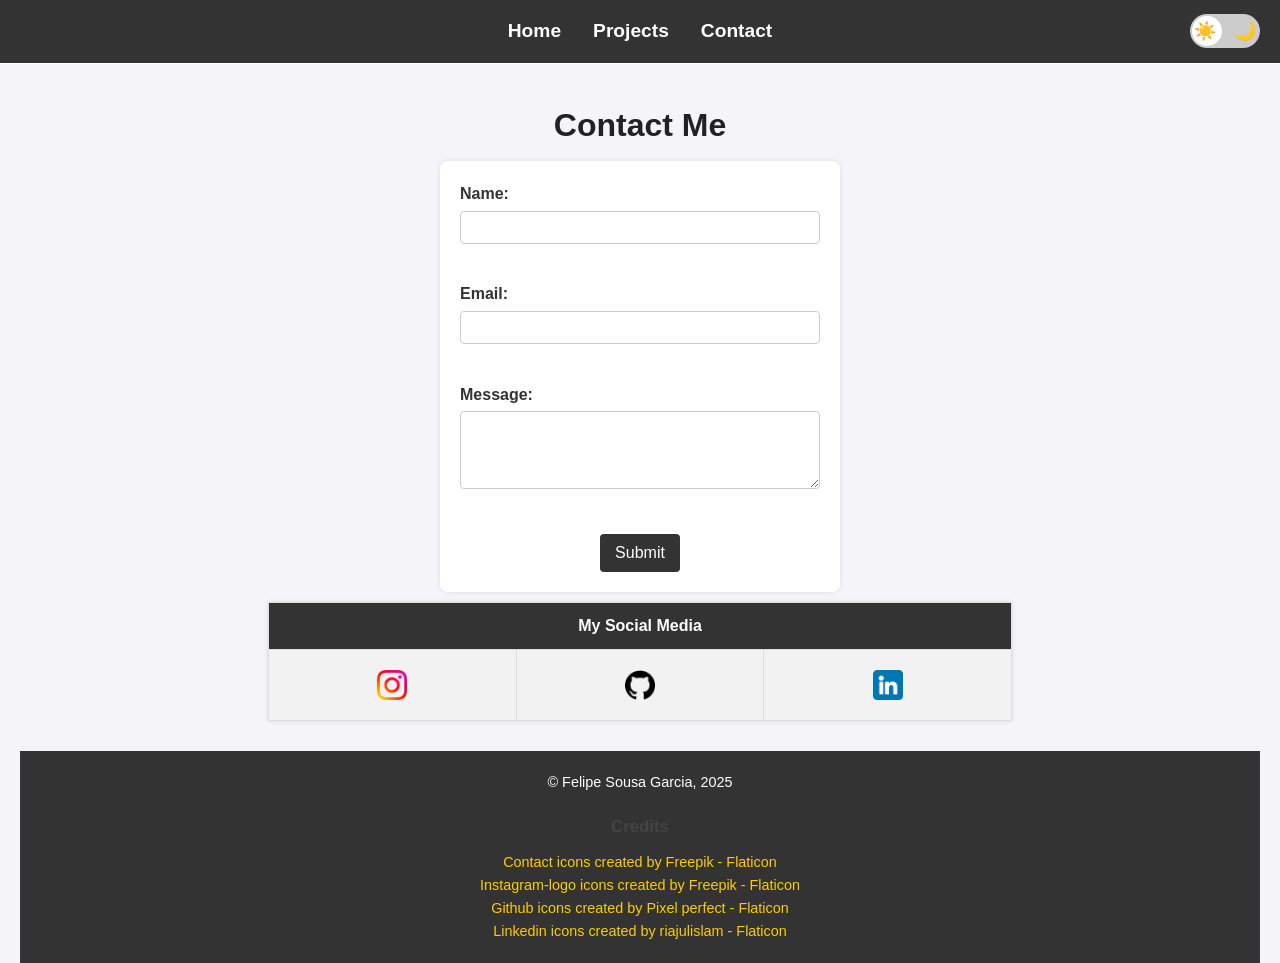
==== contact.html @ d681a20c "Initial upload" ====
<!DOCTYPE html>
<html lang="en">
<head>
    <meta charset="UTF-8">
    <meta name="viewport" content="width=device-width, initial-scale=1">
    <title>Contact Me</title>
    <link rel="icon" type="image/png" href="../images/contact.png">
    <link rel="stylesheet" href="../css/style.css">
</head>
<body>
      <!-- Navigation Bar -->
  <header>
    <nav>
      <div class="nav-links">
        <a href="index.html">Home</a>
        <a href="projects.html">Projects</a>
        <a href="contact.html">Contact</a>
      </div>
      <!-- Slide toggle -->
      <div class="theme-switch-wrapper">
        <input type="checkbox" id="theme-toggle" />
        <label for="theme-toggle" class="theme-switch">
          <span class="sun">☀️</span>
          <span class="moon">🌙</span>
          <span class="slider"></span>
        </label>
       </div>
    </nav>
  </header>
        <h1>Contact Me</h1>
    <form action="https://formspree.io/f/xeoyzrko" method="post">
        <label for="name">Name:</label><br>
        <input type="text" id="name" name="name" required><br><br>
        
        <label for="email">Email:</label><br>
        <input type="email" id="email" name="email" required><br><br>
        
        <label for="message">Message:</label><br>
        <textarea id="message" name="message" rows="4" cols="50" required></textarea><br><br>
        
        <input type="submit" value="Submit">
    </form> 
    <table>
        <tr>
            <th colspan="3">My Social Media</th>
        </tr>
        <tr>
            <td><a href="https://www.instagram.com/_felipegarcia_/" target="_blank"><img src="../images/instagram.png" alt="instagram icon" width="30"></a></td>
            <td><a href="https://github.com/gxrciafelipe" target="_blank"><img src="../images/github.png" alt="github icon" width="30"></a></td>
            <td><a href="https://www.linkedin.com/in/felipe-garcia-171684216/" target="_blank"><img src="../images/linkedin.png" alt="linkedin icon" width="30"></a></td>
        </tr>
    </table>
    <script src="../js/script.js"></script>
</body>
<footer>
    <p>&copy; Felipe Sousa Garcia, 2025</p>
    <h3>Credits</h3>
    <a href="https://www.flaticon.com/free-icons/contact" title="contact icons">Contact icons created by Freepik - Flaticon</a><br>
    <a href="https://www.flaticon.com/free-icons/instagram-logo" title="instagram-logo icons">Instagram-logo icons created by Freepik - Flaticon</a><br>
    <a href="https://www.flaticon.com/free-icons/github" title="github icons">Github icons created by Pixel perfect - Flaticon</a><br>
    <a href="https://www.flaticon.com/free-icons/linkedin" title="linkedin icons">Linkedin icons created by riajulislam - Flaticon</a>
</footer>
</html>
---- css/style.css ----
/* ========== GLOBAL STYLES ========== */
* {
  box-sizing: border-box;
  margin: 0;
  padding: 0;
}

body {
  font-family: Arial, Helvetica, sans-serif;
  font-size: 16px;
  line-height: 1.6;
  background-color: #f4f4f9;
  color: #333;
  margin: 0;
  padding: 0 20px;
  padding-top: 80px; /* to avoid content being hidden under fixed header */
}

p{
    margin-bottom: 10px;
    text-align: center;
}

p:hover{
    color: orange;
}

/* ========== HEADINGS ========== */
h1, h2, h3, h4, title {
  color: #222;
  margin-bottom: 10px;
  text-align: center;
}

.left-align {
  text-align: left;
}

h1 {
  font-size: 2em;
  margin-top: 20px;
}

h3 {
  color: #444;
}

/* ========== NAVIGATION BAR ========== */
header {
  position: fixed;      /* Fixes it at the top of the page */
  top: 0;               /* Align to the top */
  left: 0;              /* Start at the left edge */
  width: 100%;          /* Stretch across the full page width */
  z-index: 1000;        /* Ensures it stays above other content */
  background-color: #333; /* Keep your existing background */
  color: white;
  padding: 16px 0;
  border-bottom: 1px solid #fff; /* optional: add a bottom border for style */
  margin-bottom: 20px;
}

nav {
  display: flex;
  align-items: center;
  justify-content: center;  /* center the nav-links in the page */
  position: relative;       /* needed for absolute positioning of button */
  font-size: 1.2em;
  padding: 0 20px;
}

.nav-links {
  display: flex;
  gap: 32px;           /* space between Home and Contact */
}

nav a {
  color: #fff;
  text-decoration: none;
  font-weight: bold;
  transition: color 0.3s ease;
}

nav a:hover,
nav a:focus {
  color: #ffcc00;
  text-decoration: underline;
}

/* ========== DARK MODE SLIDE TOGGLE ========== */

/* Wrapper positions the toggle at the right */
.theme-switch-wrapper {
  position: absolute;
  right: 20px;
  display: flex;
  align-items: center;
}

.theme-switch-wrapper input[type="checkbox"] {
  opacity: 0;
  position: absolute;
  width: 0;
  height: 0;
  /* This keeps it in the DOM so the keyboard can tab to it */
}
/* Add a focus ring so the user knows when they have tabbed to the switch */
.theme-switch-wrapper input:focus + .theme-switch {
  box-shadow: 0 0 4px 2px #ffcc00; /* Shows a yellow glow when selected via keyboard */
}

/* Slider label container */
.theme-switch {
  position: relative;
  width: 70px;
  height: 34px;
  border-radius: 17px;
  background-color: #ccc;
  cursor: pointer;
  display: flex;
  align-items: center;
  justify-content: space-between;
  padding: 0 4px;
  box-sizing: border-box;
}

/* The circle that moves */
.theme-switch .slider {
  position: absolute;
  top: 2px;
  left: 2px;
  width: 30px;
  height: 30px;
  background-color: #fff;
  border-radius: 50%;
  transition: transform 0.3s ease, background-color 0.3s ease;
  z-index: 2;
}

/* Sun and moon icons */
.theme-switch .sun,
.theme-switch .moon {
  font-size: 18px;
  line-height: 34px;
  z-index: 3;
  pointer-events: none;
}

/* Slide the circle when checked */
.theme-switch-wrapper input:checked + .theme-switch .slider {
  transform: translateX(36px);
}

/* Change background of the label when checked */
.theme-switch-wrapper input:checked + .theme-switch {
  background-color: #444;
}

/* ========== SECTIONS & CONTENT ========== */
section, ul, p, table, form {
  margin-bottom: 20px;
}

/* ========== LISTS ========== */
ul {
  list-style-type: square;
  padding-left: 40px;
}

ul li {
  margin-bottom: 6px;
}

ul li:hover{
    color:rgb(49, 185, 209)
}

/* ========== TABLE STYLING ========== */
table {
  border-collapse: collapse;
  margin: 10px auto;
  width: 60%;
  background-color: #fff;
  box-shadow: 0 0 5px rgba(0,0,0,0.1);
}

th, td {
  border: 1px solid #ddd;
  text-align: center;
  padding: 10px;
}

th {
  background-color: #333;
  color: white;
}

th:hover{
    color: orange;
}

tr:nth-child(even) {
  background-color: #f2f2f2;
}

/* ========== IMAGES ========== */
img {
  max-width: 100%;
  height: auto;
  display: block;
  margin: 10px auto;
}

/* ========== FORM STYLING ========== */
form {
  max-width: 400px;
  margin: 0 auto;
  background: #fff;
  padding: 20px;
  border-radius: 8px;
  box-shadow: 0 0 5px rgba(0,0,0,0.1);
}

label {
  font-weight: bold;
}

input[type="text"],
input[type="email"],
textarea {
  width: 100%;
  padding: 8px;
  margin-top: 4px;
  margin-bottom: 12px;
  border: 1px solid #ccc;
  border-radius: 4px;
}

input[type="submit"] {
  background-color: #333;
  color: white;
  border: none;
  padding: 10px 15px;
  cursor: pointer;
  border-radius: 4px;
  font-size: 1em;
  transition: background-color 0.3s ease;
  display: block;
  margin: 0 auto;
}

input[type="submit"]:hover {
  background-color: #555;
}

/* ========== FOOTER ========== */
footer {
  text-align: center;
  margin-top: 30px;
  padding: 20px 0;
  background-color: #333;
  color: #fff;
  font-size: 0.9em;
}

footer a {
  color: #ffcc00;
  text-decoration: none;
}

footer a:hover {
  text-decoration: underline;
}

/* ========== DARK MODE STYLES ========== */
body.dark-mode h2,
body.dark-mode h3 {
  color:#ffcc00;
}

body.dark-mode h1,
body.dark-mode h4,
body.dark-mode title {
  color: #ffffff; 
}

body.dark-mode {
  background-color: #121212;
  color: #f4f4f4;
}

body.dark-mode header,
body.dark-mode footer {
  background-color: #1f1f1f;
}

body.dark-mode nav a {
  color: #ffcc00;
}

body.dark-mode form {
  background-color: #2a2a2a;
  color: #fff;
  border: 1px solid #444;
}

body.dark-mode table {
  background-color: #2a2a2a;
  color: #f4f4f4;
}

body.dark-mode header {
  border: 1px solid #fff; /* white border in dark mode */
  border-radius: 6px;     /* optional: rounded corners */
}

/* ========== IMAGE ZOOM & BLUR EFFECT ========== */

/* The invisible overlay */
#blur-overlay {
  position: fixed;
  top: 0;
  left: 0;
  width: 100%;
  height: 100%;
  background-color: rgba(0, 0, 0, 0.4); 
  backdrop-filter: blur(5px);           
  z-index: 9998;                        
  opacity: 0;                           
  pointer-events: none;                 
  transition: opacity 0.3s ease;
}

/* When active, show the overlay */
body.dimmed #blur-overlay {
  opacity: 1;
}

/* The Profile Picture */
#profile-pic {
  transition: transform 0.3s ease;
  position: relative; 
  cursor: pointer;
  z-index: 1; /* Default z-index */
}

/* The Zoomed State */
#profile-pic.zoomed {
  transform: scale(1.7); 
  z-index: 9999;         /* Must be higher than the overlay (9998) */
  border-radius: 10px;
  box-shadow: 0 10px 20px rgba(0,0,0,0.5); 
}

/* ========== PROJECTS PAGE STYLES ========== */
.project-card {
  background: #fff;
  border: 1px solid #ddd;
  padding: 20px;
  border-radius: 8px;
  margin-bottom: 20px;
  box-shadow: 0 2px 5px rgba(0,0,0,0.05);
  transition: transform 0.2s ease;
}

.project-card:hover {
  transform: translateY(-5px); /* Slight lift on hover */
}

.project-card h2 {
  text-align: left;
  margin-top: 0;
}

.project-links a {
  display: inline-block;
  margin-right: 15px;
  padding: 8px 12px;
  background-color: #333;
  color: #fff;
  text-decoration: none;
  border-radius: 4px;
  font-size: 0.9em;
}

.project-links a:hover {
  background-color: orange;
  color: #fff;
}

/* Dark mode adjustments for project cards */
body.dark-mode .project-card {
  background-color: #2a2a2a;
  border-color: #444;
}

@media (max-width: 600px) {
  table {
    width: 90%; /* Take up more space on small screens */
  }
}
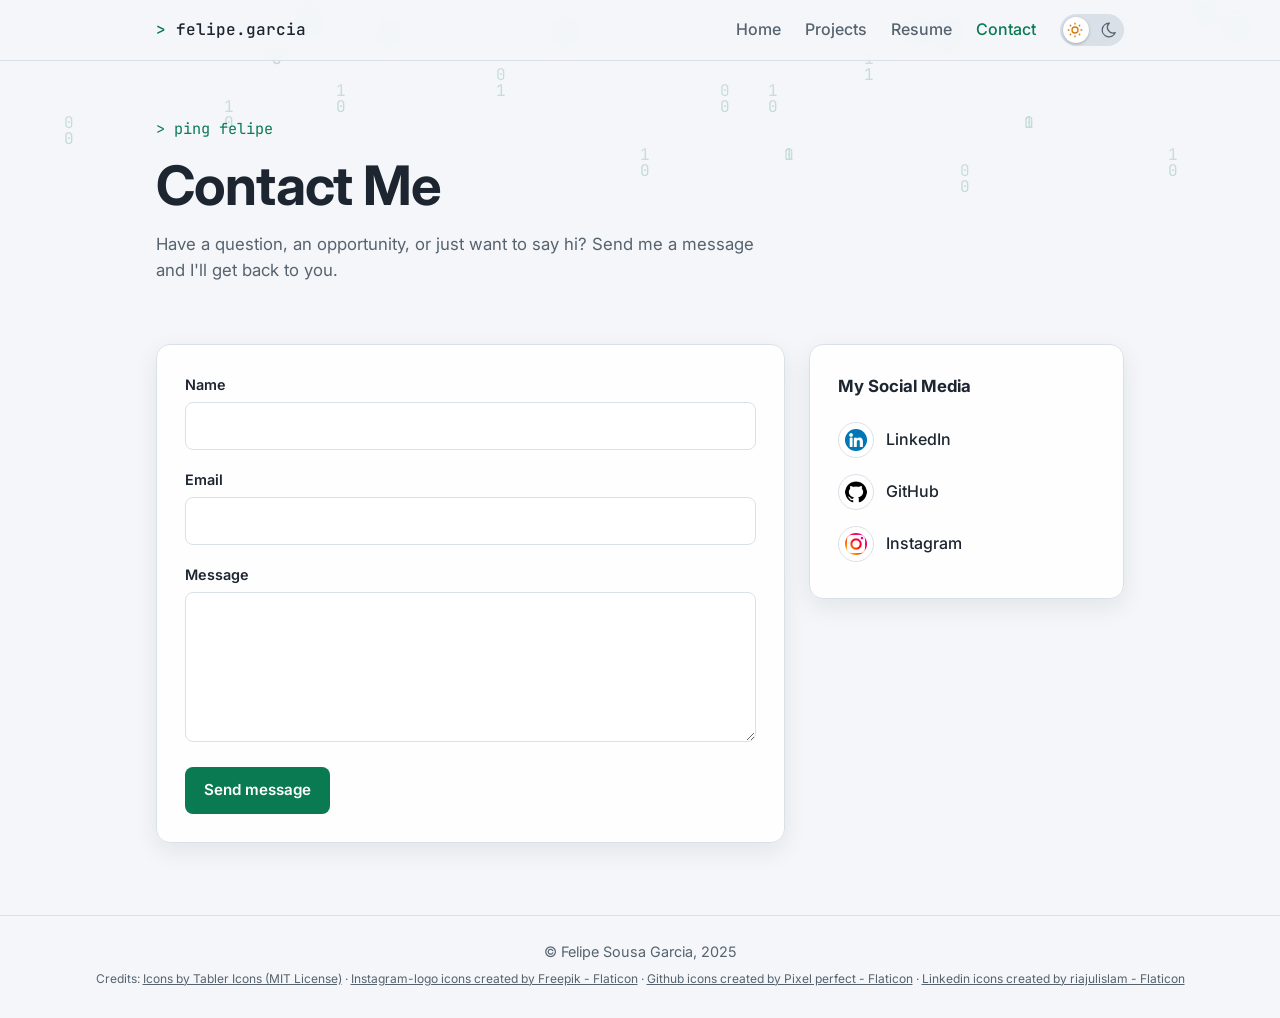
==== commit 35c4088e: "Update portfolio to new design" ====
--- a/contact.html
+++ b/contact.html
@@ -1,64 +1,92 @@
-<!DOCTYPE html>
-<html lang="en">
-<head>
-    <meta charset="UTF-8">
-    <meta name="viewport" content="width=device-width, initial-scale=1">
-    <title>Contact Me</title>
-    <link rel="icon" type="image/png" href="../images/contact.png">
-    <link rel="stylesheet" href="../css/style.css">
-</head>
-<body>
-      <!-- Navigation Bar -->
-  <header>
-    <nav>
-      <div class="nav-links">
-        <a href="index.html">Home</a>
-        <a href="projects.html">Projects</a>
-        <a href="contact.html">Contact</a>
-      </div>
-      <!-- Slide toggle -->
-      <div class="theme-switch-wrapper">
-        <input type="checkbox" id="theme-toggle" />
-        <label for="theme-toggle" class="theme-switch">
-          <span class="sun">☀️</span>
-          <span class="moon">🌙</span>
-          <span class="slider"></span>
-        </label>
-       </div>
-    </nav>
-  </header>
-        <h1>Contact Me</h1>
-    <form action="https://formspree.io/f/xeoyzrko" method="post">
-        <label for="name">Name:</label><br>
-        <input type="text" id="name" name="name" required><br><br>
-        
-        <label for="email">Email:</label><br>
-        <input type="email" id="email" name="email" required><br><br>
-        
-        <label for="message">Message:</label><br>
-        <textarea id="message" name="message" rows="4" cols="50" required></textarea><br><br>
-        
-        <input type="submit" value="Submit">
-    </form> 
-    <table>
-        <tr>
-            <th colspan="3">My Social Media</th>
-        </tr>
-        <tr>
-            <td><a href="https://www.instagram.com/_felipegarcia_/" target="_blank"><img src="../images/instagram.png" alt="instagram icon" width="30"></a></td>
-            <td><a href="https://github.com/gxrciafelipe" target="_blank"><img src="../images/github.png" alt="github icon" width="30"></a></td>
-            <td><a href="https://www.linkedin.com/in/felipe-garcia-171684216/" target="_blank"><img src="../images/linkedin.png" alt="linkedin icon" width="30"></a></td>
-        </tr>
-    </table>
-    <script src="../js/script.js"></script>
-</body>
-<footer>
-    <p>&copy; Felipe Sousa Garcia, 2025</p>
-    <h3>Credits</h3>
-    <a href="https://www.flaticon.com/free-icons/contact" title="contact icons">Contact icons created by Freepik - Flaticon</a><br>
-    <a href="https://www.flaticon.com/free-icons/instagram-logo" title="instagram-logo icons">Instagram-logo icons created by Freepik - Flaticon</a><br>
-    <a href="https://www.flaticon.com/free-icons/github" title="github icons">Github icons created by Pixel perfect - Flaticon</a><br>
-    <a href="https://www.flaticon.com/free-icons/linkedin" title="linkedin icons">Linkedin icons created by riajulislam - Flaticon</a>
-</footer>
-</html>
-   +<!DOCTYPE html>
+<html lang="en">
+<head>
+    <meta charset="UTF-8">
+    <meta name="viewport" content="width=device-width, initial-scale=1">
+    <meta name="description" content="Get in touch with Felipe Sousa Garcia.">
+    <title>Felipe Garcia | Contact</title>
+    <link rel="icon" type="image/svg+xml" href="images/icons/favicon-contact.svg">
+    <link rel="preconnect" href="https://fonts.googleapis.com">
+    <link rel="preconnect" href="https://fonts.gstatic.com" crossorigin>
+    <link rel="stylesheet" href="https://fonts.googleapis.com/css2?family=Inter:wght@400;500;600;700&family=JetBrains+Mono:wght@400;500&display=swap">
+    <link rel="stylesheet" href="css/style.css">
+</head>
+<body>
+
+  <canvas id="binary-rain" aria-hidden="true"></canvas>
+
+  <!-- Navigation Bar -->
+  <header>
+    <nav>
+      <a class="brand" href="index.html"><span class="prompt">&gt;</span> felipe.garcia</a>
+      <div class="nav-links">
+        <a href="index.html">Home</a>
+        <a href="projects.html">Projects</a>
+        <a href="index.html#resume">Resume</a>
+        <a href="contact.html" aria-current="page">Contact</a>
+      </div>
+      <!-- Slide toggle -->
+      <div class="theme-switch-wrapper">
+        <input type="checkbox" id="theme-toggle" aria-label="Dark mode" />
+        <label for="theme-toggle" class="theme-switch">
+          <span class="sun"><img src="images/icons/sun.svg" alt=""></span>
+          <span class="moon"><img src="images/icons/moon.svg" alt=""></span>
+          <span class="slider"></span>
+        </label>
+      </div>
+    </nav>
+  </header>
+
+  <main>
+    <section class="page-intro">
+      <p class="eyebrow">&gt; ping felipe</p>
+      <h1>Contact Me</h1>
+      <p class="intro">Have a question, an opportunity, or just want to say hi? Send me a message and I'll get back to you.</p>
+    </section>
+
+    <div class="contact-grid">
+      <form class="card" action="https://formspree.io/f/xeoyzrko" method="post">
+        <label for="name">Name</label>
+        <input type="text" id="name" name="name" autocomplete="name" required>
+
+        <label for="email">Email</label>
+        <input type="email" id="email" name="email" autocomplete="email" required>
+
+        <label for="message">Message</label>
+        <textarea id="message" name="message" rows="5" required></textarea>
+
+        <input type="submit" class="btn btn-primary" value="Send message">
+      </form>
+
+      <div class="card">
+        <table class="social-table">
+          <tr>
+            <th>My Social Media</th>
+          </tr>
+          <tr>
+            <td><a href="https://www.linkedin.com/in/felipegarciadev/" target="_blank" rel="noopener"><img src="images/linkedin.png" alt="">LinkedIn</a></td>
+          </tr>
+          <tr>
+            <td><a href="https://github.com/gxrciafelipe" target="_blank" rel="noopener"><img src="images/github.png" alt="">GitHub</a></td>
+          </tr>
+          <tr>
+            <td><a href="https://www.instagram.com/_felipegarcia_/" target="_blank" rel="noopener"><img src="images/instagram.png" alt="">Instagram</a></td>
+          </tr>
+        </table>
+      </div>
+    </div>
+  </main>
+
+  <footer>
+    <p>&copy; Felipe Sousa Garcia, 2025</p>
+    <p class="credits">
+      Credits:
+      <a href="https://tabler.io/icons" title="tabler icons">Icons by Tabler Icons (MIT License)</a> ·
+      <a href="https://www.flaticon.com/free-icons/instagram-logo" title="instagram-logo icons">Instagram-logo icons created by Freepik - Flaticon</a> ·
+      <a href="https://www.flaticon.com/free-icons/github" title="github icons">Github icons created by Pixel perfect - Flaticon</a> ·
+      <a href="https://www.flaticon.com/free-icons/linkedin" title="linkedin icons">Linkedin icons created by riajulislam - Flaticon</a>
+    </p>
+  </footer>
+  <script src="js/script.js"></script>
+</body>
+</html>
--- a/css/style.css
+++ b/css/style.css
@@ -1,400 +1,717 @@
-/* ========== GLOBAL STYLES ========== */
-* {
-  box-sizing: border-box;
-  margin: 0;
-  padding: 0;
-}
-
-body {
-  font-family: Arial, Helvetica, sans-serif;
-  font-size: 16px;
-  line-height: 1.6;
-  background-color: #f4f4f9;
-  color: #333;
-  margin: 0;
-  padding: 0 20px;
-  padding-top: 80px; /* to avoid content being hidden under fixed header */
-}
-
-p{
-    margin-bottom: 10px;
-    text-align: center;
-}
-
-p:hover{
-    color: orange;
-}
-
-/* ========== HEADINGS ========== */
-h1, h2, h3, h4, title {
-  color: #222;
-  margin-bottom: 10px;
-  text-align: center;
-}
-
-.left-align {
-  text-align: left;
-}
-
-h1 {
-  font-size: 2em;
-  margin-top: 20px;
-}
-
-h3 {
-  color: #444;
-}
-
-/* ========== NAVIGATION BAR ========== */
-header {
-  position: fixed;      /* Fixes it at the top of the page */
-  top: 0;               /* Align to the top */
-  left: 0;              /* Start at the left edge */
-  width: 100%;          /* Stretch across the full page width */
-  z-index: 1000;        /* Ensures it stays above other content */
-  background-color: #333; /* Keep your existing background */
-  color: white;
-  padding: 16px 0;
-  border-bottom: 1px solid #fff; /* optional: add a bottom border for style */
-  margin-bottom: 20px;
-}
-
-nav {
-  display: flex;
-  align-items: center;
-  justify-content: center;  /* center the nav-links in the page */
-  position: relative;       /* needed for absolute positioning of button */
-  font-size: 1.2em;
-  padding: 0 20px;
-}
-
-.nav-links {
-  display: flex;
-  gap: 32px;           /* space between Home and Contact */
-}
-
-nav a {
-  color: #fff;
-  text-decoration: none;
-  font-weight: bold;
-  transition: color 0.3s ease;
-}
-
-nav a:hover,
-nav a:focus {
-  color: #ffcc00;
-  text-decoration: underline;
-}
-
-/* ========== DARK MODE SLIDE TOGGLE ========== */
-
-/* Wrapper positions the toggle at the right */
-.theme-switch-wrapper {
-  position: absolute;
-  right: 20px;
-  display: flex;
-  align-items: center;
-}
-
-.theme-switch-wrapper input[type="checkbox"] {
-  opacity: 0;
-  position: absolute;
-  width: 0;
-  height: 0;
-  /* This keeps it in the DOM so the keyboard can tab to it */
-}
-/* Add a focus ring so the user knows when they have tabbed to the switch */
-.theme-switch-wrapper input:focus + .theme-switch {
-  box-shadow: 0 0 4px 2px #ffcc00; /* Shows a yellow glow when selected via keyboard */
-}
-
-/* Slider label container */
-.theme-switch {
-  position: relative;
-  width: 70px;
-  height: 34px;
-  border-radius: 17px;
-  background-color: #ccc;
-  cursor: pointer;
-  display: flex;
-  align-items: center;
-  justify-content: space-between;
-  padding: 0 4px;
-  box-sizing: border-box;
-}
-
-/* The circle that moves */
-.theme-switch .slider {
-  position: absolute;
-  top: 2px;
-  left: 2px;
-  width: 30px;
-  height: 30px;
-  background-color: #fff;
-  border-radius: 50%;
-  transition: transform 0.3s ease, background-color 0.3s ease;
-  z-index: 2;
-}
-
-/* Sun and moon icons */
-.theme-switch .sun,
-.theme-switch .moon {
-  font-size: 18px;
-  line-height: 34px;
-  z-index: 3;
-  pointer-events: none;
-}
-
-/* Slide the circle when checked */
-.theme-switch-wrapper input:checked + .theme-switch .slider {
-  transform: translateX(36px);
-}
-
-/* Change background of the label when checked */
-.theme-switch-wrapper input:checked + .theme-switch {
-  background-color: #444;
-}
-
-/* ========== SECTIONS & CONTENT ========== */
-section, ul, p, table, form {
-  margin-bottom: 20px;
-}
-
-/* ========== LISTS ========== */
-ul {
-  list-style-type: square;
-  padding-left: 40px;
-}
-
-ul li {
-  margin-bottom: 6px;
-}
-
-ul li:hover{
-    color:rgb(49, 185, 209)
-}
-
-/* ========== TABLE STYLING ========== */
-table {
-  border-collapse: collapse;
-  margin: 10px auto;
-  width: 60%;
-  background-color: #fff;
-  box-shadow: 0 0 5px rgba(0,0,0,0.1);
-}
-
-th, td {
-  border: 1px solid #ddd;
-  text-align: center;
-  padding: 10px;
-}
-
-th {
-  background-color: #333;
-  color: white;
-}
-
-th:hover{
-    color: orange;
-}
-
-tr:nth-child(even) {
-  background-color: #f2f2f2;
-}
-
-/* ========== IMAGES ========== */
-img {
-  max-width: 100%;
-  height: auto;
-  display: block;
-  margin: 10px auto;
-}
-
-/* ========== FORM STYLING ========== */
-form {
-  max-width: 400px;
-  margin: 0 auto;
-  background: #fff;
-  padding: 20px;
-  border-radius: 8px;
-  box-shadow: 0 0 5px rgba(0,0,0,0.1);
-}
-
-label {
-  font-weight: bold;
-}
-
-input[type="text"],
-input[type="email"],
-textarea {
-  width: 100%;
-  padding: 8px;
-  margin-top: 4px;
-  margin-bottom: 12px;
-  border: 1px solid #ccc;
-  border-radius: 4px;
-}
-
-input[type="submit"] {
-  background-color: #333;
-  color: white;
-  border: none;
-  padding: 10px 15px;
-  cursor: pointer;
-  border-radius: 4px;
-  font-size: 1em;
-  transition: background-color 0.3s ease;
-  display: block;
-  margin: 0 auto;
-}
-
-input[type="submit"]:hover {
-  background-color: #555;
-}
-
-/* ========== FOOTER ========== */
-footer {
-  text-align: center;
-  margin-top: 30px;
-  padding: 20px 0;
-  background-color: #333;
-  color: #fff;
-  font-size: 0.9em;
-}
-
-footer a {
-  color: #ffcc00;
-  text-decoration: none;
-}
-
-footer a:hover {
-  text-decoration: underline;
-}
-
-/* ========== DARK MODE STYLES ========== */
-body.dark-mode h2,
-body.dark-mode h3 {
-  color:#ffcc00;
-}
-
-body.dark-mode h1,
-body.dark-mode h4,
-body.dark-mode title {
-  color: #ffffff; 
-}
-
-body.dark-mode {
-  background-color: #121212;
-  color: #f4f4f4;
-}
-
-body.dark-mode header,
-body.dark-mode footer {
-  background-color: #1f1f1f;
-}
-
-body.dark-mode nav a {
-  color: #ffcc00;
-}
-
-body.dark-mode form {
-  background-color: #2a2a2a;
-  color: #fff;
-  border: 1px solid #444;
-}
-
-body.dark-mode table {
-  background-color: #2a2a2a;
-  color: #f4f4f4;
-}
-
-body.dark-mode header {
-  border: 1px solid #fff; /* white border in dark mode */
-  border-radius: 6px;     /* optional: rounded corners */
-}
-
-/* ========== IMAGE ZOOM & BLUR EFFECT ========== */
-
-/* The invisible overlay */
-#blur-overlay {
-  position: fixed;
-  top: 0;
-  left: 0;
-  width: 100%;
-  height: 100%;
-  background-color: rgba(0, 0, 0, 0.4); 
-  backdrop-filter: blur(5px);           
-  z-index: 9998;                        
-  opacity: 0;                           
-  pointer-events: none;                 
-  transition: opacity 0.3s ease;
-}
-
-/* When active, show the overlay */
-body.dimmed #blur-overlay {
-  opacity: 1;
-}
-
-/* The Profile Picture */
-#profile-pic {
-  transition: transform 0.3s ease;
-  position: relative; 
-  cursor: pointer;
-  z-index: 1; /* Default z-index */
-}
-
-/* The Zoomed State */
-#profile-pic.zoomed {
-  transform: scale(1.7); 
-  z-index: 9999;         /* Must be higher than the overlay (9998) */
-  border-radius: 10px;
-  box-shadow: 0 10px 20px rgba(0,0,0,0.5); 
-}
-
-/* ========== PROJECTS PAGE STYLES ========== */
-.project-card {
-  background: #fff;
-  border: 1px solid #ddd;
-  padding: 20px;
-  border-radius: 8px;
-  margin-bottom: 20px;
-  box-shadow: 0 2px 5px rgba(0,0,0,0.05);
-  transition: transform 0.2s ease;
-}
-
-.project-card:hover {
-  transform: translateY(-5px); /* Slight lift on hover */
-}
-
-.project-card h2 {
-  text-align: left;
-  margin-top: 0;
-}
-
-.project-links a {
-  display: inline-block;
-  margin-right: 15px;
-  padding: 8px 12px;
-  background-color: #333;
-  color: #fff;
-  text-decoration: none;
-  border-radius: 4px;
-  font-size: 0.9em;
-}
-
-.project-links a:hover {
-  background-color: orange;
-  color: #fff;
-}
-
-/* Dark mode adjustments for project cards */
-body.dark-mode .project-card {
-  background-color: #2a2a2a;
-  border-color: #444;
-}
-
-@media (max-width: 600px) {
-  table {
-    width: 90%; /* Take up more space on small screens */
-  }
-}+/* ========== THEME COLORS ========== */
+/* Light mode is the default; body.dark-mode swaps the same variables */
+:root {
+  --bg: #f4f6f9;
+  --surface: rgba(255, 255, 255, 0.9);
+  --surface-strong: #ffffff;
+  --border: #d9e0e8;
+  --text: #1c2530;
+  --muted: #56636f;
+  --accent: #0a7a52;
+  --accent-hover: #086341;
+  --accent-soft: rgba(10, 122, 82, 0.1);
+  --on-accent: #ffffff;
+  --header-bg: rgba(244, 246, 249, 0.85);
+  --rain: #0a7a52;
+  --rain-opacity: 0.2;
+  --shadow: 0 8px 24px rgba(28, 37, 48, 0.08);
+  --font-sans: "Inter", Arial, Helvetica, sans-serif;
+  --font-mono: "JetBrains Mono", Consolas, "Courier New", monospace;
+}
+
+body.dark-mode {
+  --bg: #0b0f14;
+  --surface: rgba(16, 22, 29, 0.88);
+  --surface-strong: #121922;
+  --border: #243040;
+  --text: #e6edf3;
+  --muted: #9aa8b5;
+  --accent: #3fd68f;
+  --accent-hover: #6ee3ab;
+  --accent-soft: rgba(63, 214, 143, 0.12);
+  --on-accent: #06140d;
+  --header-bg: rgba(11, 15, 20, 0.82);
+  --rain: #3fd68f;
+  --rain-opacity: 0.32;
+  --shadow: 0 8px 24px rgba(0, 0, 0, 0.35);
+}
+
+/* ========== GLOBAL STYLES ========== */
+* {
+  box-sizing: border-box;
+  margin: 0;
+  padding: 0;
+}
+
+html {
+  scroll-behavior: smooth;
+  scroll-padding-top: 80px; /* keeps #resume etc. from hiding under the header */
+}
+
+body {
+  font-family: var(--font-sans);
+  font-size: 16px;
+  line-height: 1.6;
+  background-color: var(--bg);
+  color: var(--text);
+  min-height: 100vh;
+  display: flex;
+  flex-direction: column;
+  transition: background-color 0.3s ease, color 0.3s ease;
+}
+
+a {
+  color: var(--accent);
+}
+
+a:hover {
+  color: var(--accent-hover);
+}
+
+:focus-visible {
+  outline: 2px solid var(--accent);
+  outline-offset: 3px;
+}
+
+/* ========== BINARY RAIN BACKGROUND ========== */
+/* Sits behind everything and stays faint so the content keeps the attention */
+#binary-rain {
+  position: fixed;
+  inset: 0;
+  width: 100%;
+  height: 100%;
+  z-index: 0;
+  pointer-events: none;
+  opacity: var(--rain-opacity);
+}
+
+/* Everything else stacks above the rain */
+main,
+footer {
+  position: relative;
+  z-index: 1;
+}
+
+/* ========== HEADINGS & TEXT ========== */
+h1, h2, h3 {
+  color: var(--text);
+  line-height: 1.2;
+}
+
+h1 {
+  font-size: clamp(2.2rem, 6vw, 3.4rem);
+  font-weight: 700;
+  letter-spacing: -0.02em;
+  margin-bottom: 12px;
+}
+
+h2 {
+  font-size: 1.5rem;
+  margin-bottom: 16px;
+}
+
+h3 {
+  font-size: 1.05rem;
+  margin: 20px 0 10px;
+}
+
+p {
+  margin-bottom: 12px;
+}
+
+.muted {
+  color: var(--muted);
+}
+
+/* ========== NAVIGATION BAR ========== */
+header {
+  position: sticky;
+  top: 0;
+  z-index: 1000;
+  background-color: var(--header-bg);
+  backdrop-filter: blur(10px);
+  -webkit-backdrop-filter: blur(10px);
+  border-bottom: 1px solid var(--border);
+}
+
+nav {
+  max-width: 1000px;
+  margin: 0 auto;
+  padding: 14px 16px;
+  display: flex;
+  align-items: center;
+  gap: 24px;
+}
+
+.brand {
+  font-family: var(--font-mono);
+  font-weight: 500;
+  color: var(--text);
+  text-decoration: none;
+  white-space: nowrap;
+}
+
+.brand .prompt {
+  color: var(--accent);
+}
+
+.nav-links {
+  display: flex;
+  gap: 24px;
+  margin-left: auto;
+}
+
+nav .nav-links a {
+  color: var(--muted);
+  text-decoration: none;
+  font-weight: 500;
+  transition: color 0.2s ease;
+}
+
+nav .nav-links a:hover,
+nav .nav-links a:focus-visible,
+nav .nav-links a[aria-current="page"] {
+  color: var(--accent);
+}
+
+/* ========== DARK MODE SLIDE TOGGLE ========== */
+.theme-switch-wrapper {
+  display: flex;
+  align-items: center;
+}
+
+.theme-switch-wrapper input[type="checkbox"] {
+  opacity: 0;
+  position: absolute;
+  width: 0;
+  height: 0;
+  /* This keeps it in the DOM so the keyboard can tab to it */
+}
+
+/* Focus ring so the user knows when they have tabbed to the switch */
+.theme-switch-wrapper input:focus-visible + .theme-switch {
+  box-shadow: 0 0 0 2px var(--bg), 0 0 0 4px var(--accent);
+}
+
+/* Slider label container */
+.theme-switch {
+  position: relative;
+  width: 64px;
+  height: 32px;
+  border-radius: 16px;
+  background-color: var(--border);
+  cursor: pointer;
+  display: flex;
+  align-items: center;
+  justify-content: space-between;
+  padding: 0 6px;
+}
+
+/* The circle that moves */
+.theme-switch .slider {
+  position: absolute;
+  top: 3px;
+  left: 3px;
+  width: 26px;
+  height: 26px;
+  background-color: var(--surface-strong);
+  border-radius: 50%;
+  box-shadow: 0 1px 3px rgba(0, 0, 0, 0.25);
+  transition: transform 0.3s ease;
+  z-index: 2;
+}
+
+/* Sun and moon icons */
+.theme-switch .sun,
+.theme-switch .moon {
+  display: flex;
+  z-index: 3;
+  pointer-events: none;
+}
+
+.theme-switch img {
+  width: 18px;
+  height: 18px;
+}
+
+/* Lighter moon so it stays visible on the dark knob */
+body.dark-mode .theme-switch .moon img {
+  filter: brightness(2.2);
+}
+
+/* Slide the circle when checked */
+.theme-switch-wrapper input:checked + .theme-switch .slider {
+  transform: translateX(32px);
+}
+
+/* ========== PAGE LAYOUT ========== */
+main {
+  width: 100%;
+  max-width: 1000px;
+  margin: 0 auto;
+  padding: 0 16px 48px;
+  flex: 1;
+}
+
+.card {
+  background-color: var(--surface);
+  border: 1px solid var(--border);
+  border-radius: 14px;
+  padding: 28px;
+  margin-bottom: 24px;
+  box-shadow: var(--shadow);
+  backdrop-filter: blur(4px);
+  -webkit-backdrop-filter: blur(4px);
+}
+
+.section-title {
+  display: flex;
+  align-items: baseline;
+  gap: 12px;
+}
+
+/* Small "01", "02" labels in front of each section title */
+.section-tag {
+  font-family: var(--font-mono);
+  font-size: 0.85rem;
+  font-weight: 500;
+  color: var(--accent);
+}
+
+/* ========== HERO ========== */
+.hero {
+  padding: 72px 0 56px;
+}
+
+.page-intro {
+  padding: 56px 0 32px;
+}
+
+.eyebrow {
+  font-family: var(--font-mono);
+  color: var(--accent);
+  font-size: 0.95rem;
+  margin-bottom: 12px;
+}
+
+.tagline {
+  font-family: var(--font-mono);
+  font-size: clamp(1rem, 2.6vw, 1.25rem);
+  color: var(--text);
+  margin-bottom: 16px;
+}
+
+.cursor {
+  color: var(--accent);
+  animation: blink 1.1s steps(1) infinite;
+}
+
+@keyframes blink {
+  50% { opacity: 0; }
+}
+
+.intro {
+  max-width: 620px;
+  color: var(--muted);
+  font-size: 1.05rem;
+  margin-bottom: 28px;
+}
+
+/* ========== BUTTONS ========== */
+.button-row {
+  display: flex;
+  flex-wrap: wrap;
+  align-items: center;
+  gap: 12px;
+}
+
+.btn {
+  display: inline-flex;
+  align-items: center;
+  justify-content: center;
+  padding: 10px 18px;
+  border-radius: 8px;
+  border: 1px solid transparent;
+  font: inherit;
+  font-weight: 600;
+  font-size: 0.95rem;
+  text-decoration: none;
+  cursor: pointer;
+  transition: background-color 0.2s ease, border-color 0.2s ease, color 0.2s ease;
+}
+
+.btn-primary {
+  background-color: var(--accent);
+  color: var(--on-accent);
+}
+
+.btn-primary:hover {
+  background-color: var(--accent-hover);
+  color: var(--on-accent);
+}
+
+.btn-secondary {
+  background-color: transparent;
+  border-color: var(--border);
+  color: var(--text);
+}
+
+.btn-secondary:hover {
+  border-color: var(--accent);
+  color: var(--accent);
+}
+
+/* ========== ABOUT / SKILLS ========== */
+.tag-list {
+  list-style: none;
+  display: flex;
+  flex-wrap: wrap;
+  gap: 8px;
+}
+
+.tag-list li {
+  font-family: var(--font-mono);
+  font-size: 0.85rem;
+  padding: 4px 12px;
+  border-radius: 999px;
+  background-color: var(--accent-soft);
+  color: var(--accent);
+}
+
+/* ========== RESUME SECTION ========== */
+.resume-file {
+  display: flex;
+  align-items: center;
+  gap: 16px;
+  margin-bottom: 20px;
+}
+
+.file-icon {
+  flex-shrink: 0;
+  width: 48px;
+  height: 58px;
+  border-radius: 6px;
+  border: 1px solid var(--border);
+  background-color: var(--surface-strong);
+  display: flex;
+  align-items: flex-end;
+  justify-content: center;
+  padding-bottom: 8px;
+  font-family: var(--font-mono);
+  font-size: 0.7rem;
+  font-weight: 500;
+  color: var(--accent);
+}
+
+.file-name {
+  font-family: var(--font-mono);
+  font-weight: 500;
+  margin-bottom: 0;
+  word-break: break-all;
+}
+
+.file-meta {
+  font-size: 0.85rem;
+  color: var(--muted);
+  margin-bottom: 0;
+}
+
+.text-link {
+  font-size: 0.95rem;
+  font-weight: 500;
+}
+
+.resume-viewer {
+  margin-top: 24px;
+}
+
+/* Letter-size page ratio so the whole first page fits */
+.resume-viewer iframe {
+  display: block;
+  width: 100%;
+  aspect-ratio: 8.5 / 11;
+  max-height: 85vh;
+  border: 1px solid var(--border);
+  border-radius: 8px;
+  background-color: #fff;
+}
+
+.resume-fallback {
+  padding: 16px;
+  border: 1px dashed var(--border);
+  border-radius: 8px;
+  color: var(--muted);
+  margin-bottom: 0;
+}
+
+/* ========== FREE TIME ========== */
+.hobby-grid {
+  list-style: none;
+  display: grid;
+  grid-template-columns: repeat(auto-fill, minmax(210px, 1fr));
+  gap: 12px;
+}
+
+.hobby-grid li {
+  display: flex;
+  align-items: center;
+  gap: 12px;
+  padding: 14px 16px;
+  border: 1px solid var(--border);
+  border-radius: 10px;
+  background-color: var(--surface-strong);
+  font-weight: 500;
+  transition: border-color 0.2s ease;
+}
+
+.hobby-grid li:hover {
+  border-color: var(--accent);
+}
+
+/* Icons are Tabler Icons SVG files in images/icons */
+.hobby-icon {
+  flex-shrink: 0;
+  width: 38px;
+  height: 38px;
+  border-radius: 8px;
+  background-color: var(--accent-soft);
+  display: flex;
+  align-items: center;
+  justify-content: center;
+}
+
+.hobby-icon img {
+  width: 22px;
+  height: 22px;
+}
+
+/* The icon files are drawn in the light-mode green; this brightens them to the dark-mode green */
+body.dark-mode .hobby-icon img {
+  filter: brightness(1.75);
+}
+
+/* ========== PROJECTS PAGE STYLES ========== */
+.project-grid {
+  display: grid;
+  grid-template-columns: repeat(auto-fill, minmax(280px, 1fr));
+  gap: 20px;
+}
+
+/* GitHub cards are added into this container, so it shares the grid */
+#github-repos-container {
+  display: contents;
+}
+
+.project-card {
+  display: flex;
+  flex-direction: column;
+  background-color: var(--surface);
+  border: 1px solid var(--border);
+  border-radius: 14px;
+  padding: 24px;
+  box-shadow: var(--shadow);
+  transition: transform 0.2s ease, border-color 0.2s ease;
+}
+
+.project-card:hover {
+  transform: translateY(-4px); /* Slight lift on hover */
+  border-color: var(--accent);
+}
+
+.project-card h2 {
+  font-family: var(--font-mono);
+  font-size: 1.1rem;
+  font-weight: 500;
+  margin-bottom: 10px;
+  word-break: break-word;
+}
+
+.project-card p {
+  color: var(--muted);
+}
+
+.project-card strong {
+  color: var(--text);
+}
+
+.project-links {
+  margin-top: auto;
+  padding-top: 8px;
+  display: flex;
+  flex-wrap: wrap;
+  gap: 10px;
+}
+
+.project-links a {
+  padding: 8px 14px;
+  border: 1px solid var(--border);
+  border-radius: 8px;
+  color: var(--text);
+  text-decoration: none;
+  font-size: 0.9rem;
+  font-weight: 500;
+}
+
+.project-links a:hover {
+  border-color: var(--accent);
+  color: var(--accent);
+}
+
+/* ========== CONTACT PAGE STYLES ========== */
+.contact-grid {
+  display: grid;
+  grid-template-columns: 2fr 1fr;
+  gap: 24px;
+  align-items: start;
+}
+
+form label {
+  display: block;
+  font-weight: 600;
+  font-size: 0.9rem;
+  margin-bottom: 6px;
+}
+
+form input[type="text"],
+form input[type="email"],
+form textarea {
+  width: 100%;
+  padding: 10px 12px;
+  margin-bottom: 18px;
+  font: inherit;
+  color: var(--text);
+  background-color: var(--surface-strong);
+  border: 1px solid var(--border);
+  border-radius: 8px;
+  transition: border-color 0.2s ease;
+}
+
+form textarea {
+  resize: vertical;
+  min-height: 140px;
+}
+
+form input:focus,
+form textarea:focus {
+  outline: none;
+  border-color: var(--accent);
+  box-shadow: 0 0 0 3px var(--accent-soft);
+}
+
+/* ========== TABLE STYLING ========== */
+.social-table {
+  border-collapse: collapse;
+  width: 100%;
+}
+
+.social-table th {
+  text-align: left;
+  font-size: 1.05rem;
+  padding-bottom: 14px;
+}
+
+.social-table td {
+  padding: 8px 0;
+}
+
+.social-table a {
+  display: flex;
+  align-items: center;
+  gap: 12px;
+  color: var(--text);
+  text-decoration: none;
+  font-weight: 500;
+}
+
+.social-table a:hover {
+  color: var(--accent);
+}
+
+/* White circle keeps the dark icons visible in dark mode */
+.social-table img {
+  width: 36px;
+  height: 36px;
+  padding: 6px;
+  border-radius: 50%;
+  background-color: #fff;
+  border: 1px solid var(--border);
+}
+
+/* ========== FOOTER ========== */
+footer {
+  border-top: 1px solid var(--border);
+  background-color: var(--header-bg);
+  padding: 24px 16px;
+  text-align: center;
+  font-size: 0.9rem;
+  color: var(--muted);
+}
+
+footer p {
+  margin-bottom: 6px;
+}
+
+.credits {
+  font-size: 0.75rem;
+}
+
+.credits a {
+  color: var(--muted);
+}
+
+/* ========== MOBILE ADJUSTMENTS ========== */
+@media (max-width: 720px) {
+  .contact-grid {
+    grid-template-columns: 1fr;
+  }
+}
+
+@media (max-width: 600px) {
+  /* Brand and toggle share the top row, links drop to a second row */
+  nav {
+    flex-wrap: wrap;
+    gap: 10px 16px;
+  }
+
+  .theme-switch-wrapper {
+    margin-left: auto;
+  }
+
+  .nav-links {
+    order: 3;
+    width: 100%;
+    margin-left: 0;
+    gap: 20px;
+  }
+
+  html {
+    scroll-padding-top: 110px;
+  }
+
+  .hero {
+    padding: 48px 0 40px;
+  }
+
+  .card {
+    padding: 20px;
+  }
+
+  .file-name {
+    font-size: 0.85rem;
+  }
+}
+
+/* ========== REDUCED MOTION ========== */
+@media (prefers-reduced-motion: reduce) {
+  html {
+    scroll-behavior: auto;
+  }
+
+  .cursor {
+    animation: none;
+  }
+
+  .project-card:hover {
+    transform: none;
+  }
+}
